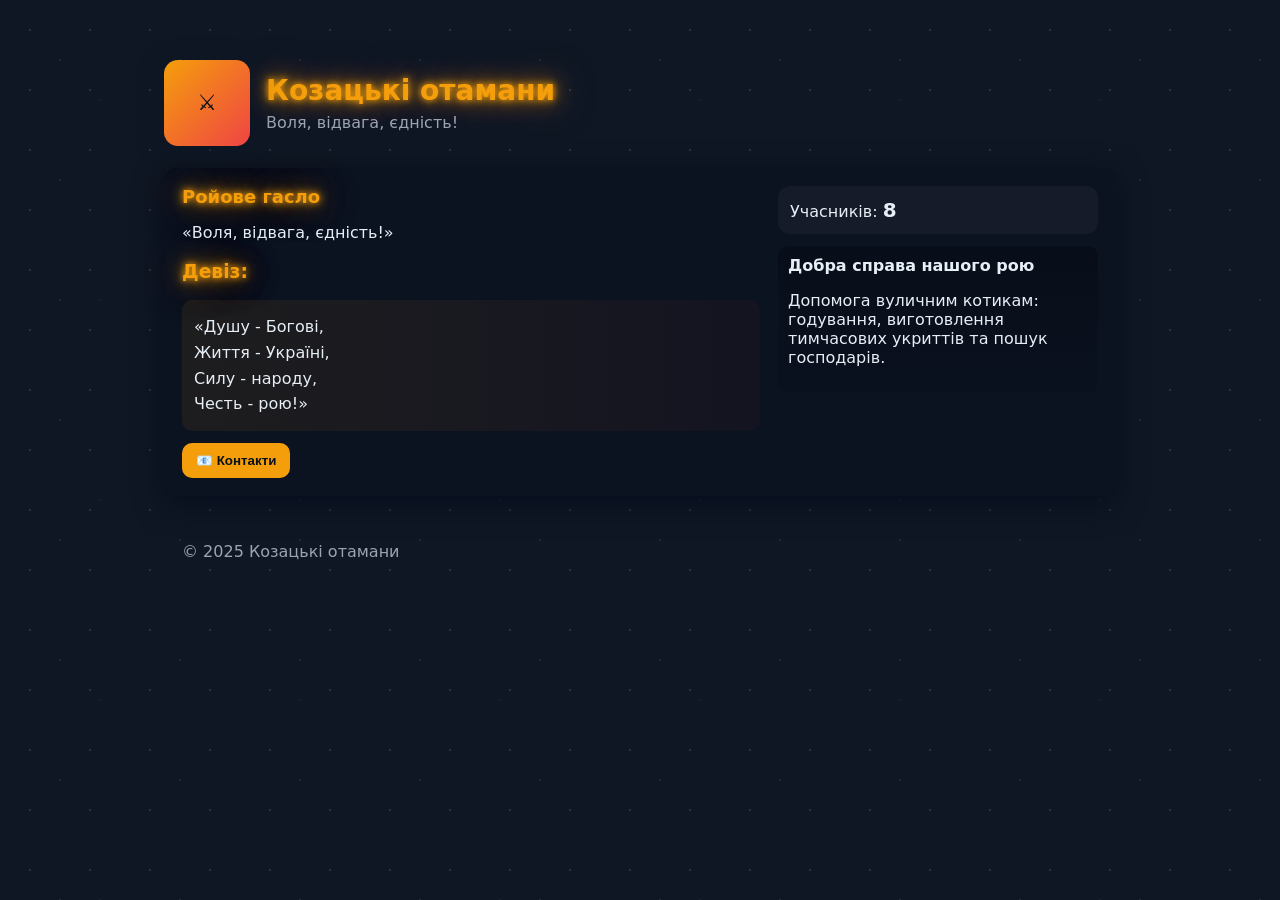
==== index.html @ 4e616f82 "Update-1" ====
<!DOCTYPE html>
<html lang="uk">
<head>
  <meta charset="UTF-8">
  <meta name="viewport" content="width=device-width, initial-scale=1.0">
  <title>Козацькі отамани</title>
  <link rel="stylesheet" href="style.css">
</head>
<body>
  <div class="bg"></div>
  <div class="wrap">
    <header>
      <div class="logo"><h1>⚔️</h1></div>
      <div class="title">
        <h2>Козацькі отамани</h2>
        <div class="subtitle">Воля, відвага, єдність!</div>
      </div>
    </header>

    <div class="hero">
      <div class="left">
        <div class="slogan">Ройове гасло</div>
        <p>«Воля, відвага, єдність!»</p>

        <h3>Девіз:</h3>
        <div class="motto">
          <p>«Душу - Богові,</p>
          <p>Життя - Україні,</p>
          <p>Силу - народу,</p>
          <p>Честь - рою!»</p>
        </div>

        <div class="actions">
          <button class="btn" onclick="showContact()">📧 Контакти</button>
          <div id="contact-info">Email: <strong>sanyzabor@gmail.com</strong></div>
        </div>
      </div>
      <div class="right">
        <div class="card stat">
          <span>Учасників:</span>
          <strong>8</strong>
        </div>
        <div class="good-deed">
          <strong>Добра справа нашого рою</strong>
          <p>Допомога вуличним котикам: годування, виготовлення тимчасових укриттів та пошук господарів.</p>
        </div>
      </div>
    </div>

    <footer>
      <span>© 2025 Козацькі отамани</span>
    </footer>
  </div>

  <script src="script.js"></script>
</body>
</html>
---- style.css ----
:root {
  --bg: #0f1724;
  --card: #0b1220;
  --accent: #f59e0b;
  --muted: #9aa4b2;
  --glass: rgba(255,255,255,0.04);
  --maxw: 1000px;
}

* { box-sizing: border-box; }

body {
  margin: 0;
  font-family: "Inter", system-ui, Arial, sans-serif;
  background: var(--bg);
  color: #e6eef6;
  overflow-x: hidden;
}

.wrap {
  max-width: var(--maxw);
  margin: 36px auto;
  padding: 24px;
  position: relative;
  z-index: 2;
}

/* Хедер */
header {
  display: flex;
  gap: 16px;
  align-items: center;
  animation: fadeInDown 1s ease;
}
.logo {
  width: 86px; height: 86px; border-radius: 14px;
  background: linear-gradient(135deg, var(--accent), #ef4444);
  display: flex; align-items: center; justify-content: center;
  box-shadow: 0 6px 24px rgba(14,21,39,0.6);
  transform: scale(1);
  transition: transform 0.3s;
}
.logo:hover { transform: scale(1.1); }
.logo h1 { margin: 0; font-size: 22px; line-height: 1; color: #071019; font-weight: 900; }
.title h2 { margin: 0; font-size: 28px; animation: fadeIn 1.5s; }
.subtitle { color: var(--muted); margin-top: 6px; }

/* Hero секція */
.hero {
  margin-top: 22px; background: var(--card); padding: 18px; border-radius: 14px;
  box-shadow: 0 8px 30px rgba(2,6,23,0.6);
  display: grid; grid-template-columns: 1fr 320px; gap: 18px;
  animation: fadeInUp 1.3s;
}
.slogan { font-weight: 700; font-size: 18px; }

.motto {
  background: linear-gradient(90deg, rgba(245,158,11,0.08), rgba(239,68,68,0.04));
  padding: 12px; border-radius: 10px; margin: 12px 0;
  animation: pulse 3s infinite;
}
.motto p { margin: 4px 0; line-height: 1.35; }
.actions { margin-top: 12px; }
.btn {
  padding: 10px 14px; border-radius: 10px; border: 0;
  background: var(--accent); color: #071019; font-weight: 600;
  cursor: pointer; transition: transform 0.2s;
}
.btn:hover { transform: scale(1.08); background: #ffb422; }

/* Контакти */
#contact-info {
  display: none;
  margin-top: 12px;
  padding: 10px;
  border-radius: 10px;
  background: rgba(255,255,255,0.05);
  animation: fadeIn 0.5s ease;
}

/* Права колонка */
.card { background: var(--glass); padding: 12px; border-radius: 12px; }
.stat strong { font-size: 20px; }
.good-deed {
  margin-top: 12px; padding: 10px; border-radius: 10px;
  background: linear-gradient(180deg, rgba(6,11,20,0.6), rgba(8,14,26,0.3));
}

/* Футер */
footer {
  margin-top: 28px; padding: 18px; border-radius: 10px;
  background: transparent; color: var(--muted);
  display: flex; justify-content: space-between; align-items: center;
  animation: fadeIn 2s;
}

/* Анімований фон з іскрами */
.bg {
  position: fixed;
  inset: 0;
  z-index: 0;
  pointer-events: none;
  opacity: 0.13;
  background-color: transparent;

  background-image:
    radial-gradient(rgba(255,255,255,0.95) 1px, transparent 1px),
    radial-gradient(rgba(255,255,255,0.6) 1px, transparent 1px),
    radial-gradient(rgba(255,255,255,0.35) 1px, transparent 1px);

  background-size: 60px 60px, 120px 120px, 200px 200px;
  background-position: 0 0, 0 0, 0 0;
  background-repeat: repeat;
  will-change: background-position;

  animation: moveStars 60s linear infinite;
}

@keyframes moveStars {
  from {
    background-position: 0 0, 0 0, 0 0;
  }
  to {
    background-position: -800px -400px, -400px -900px, -200px -1400px;
  }
}

/* Анімації */
@keyframes fadeInDown { from {opacity:0; transform:translateY(-20px);} to {opacity:1; transform:translateY(0);} }
@keyframes fadeInUp { from {opacity:0; transform:translateY(20px);} to {opacity:1; transform:translateY(0);} }
@keyframes fadeIn { from {opacity:0;} to {opacity:1;} }
@keyframes pulse {
  0%   { box-shadow:0 0 0 0 rgba(245,158,11,0.5); }
  70%  { box-shadow:0 0 0 15px rgba(245,158,11,0); }
  100% { box-shadow:0 0 0 0 rgba(245,158,11,0); }
}

/* Неонові заголовки */
.title h2,
h3,
.slogan {
  color: var(--accent);
  text-shadow: 0 0 6px rgba(245,158,11,0.9),
               0 0 12px rgba(245,158,11,0.7),
               0 0 24px rgba(245,158,11,0.6),
               0 0 40px rgba(245,158,11,0.5);
  animation: neonFlicker 2.5s infinite alternate;
}

@keyframes neonFlicker {
  0% { opacity: 1; text-shadow: 0 0 8px rgba(245,158,11,1), 0 0 20px rgba(245,158,11,0.9), 0 0 30px rgba(245,158,11,0.7); }
  5% { opacity: 0.8; text-shadow: 0 0 5px rgba(245,158,11,0.6), 0 0 15px rgba(245,158,11,0.4); }
  10% { opacity: 1; }
  25% { opacity: 0.9; }
  30% { opacity: 0.7; text-shadow: none; }
  35% { opacity: 1; }
  100% { opacity: 1; }
}

@media (max-width:860px){
  .hero { grid-template-columns:1fr; }
  .logo { width:64px; height:64px; }
  .title h2 { font-size:20px; }
}
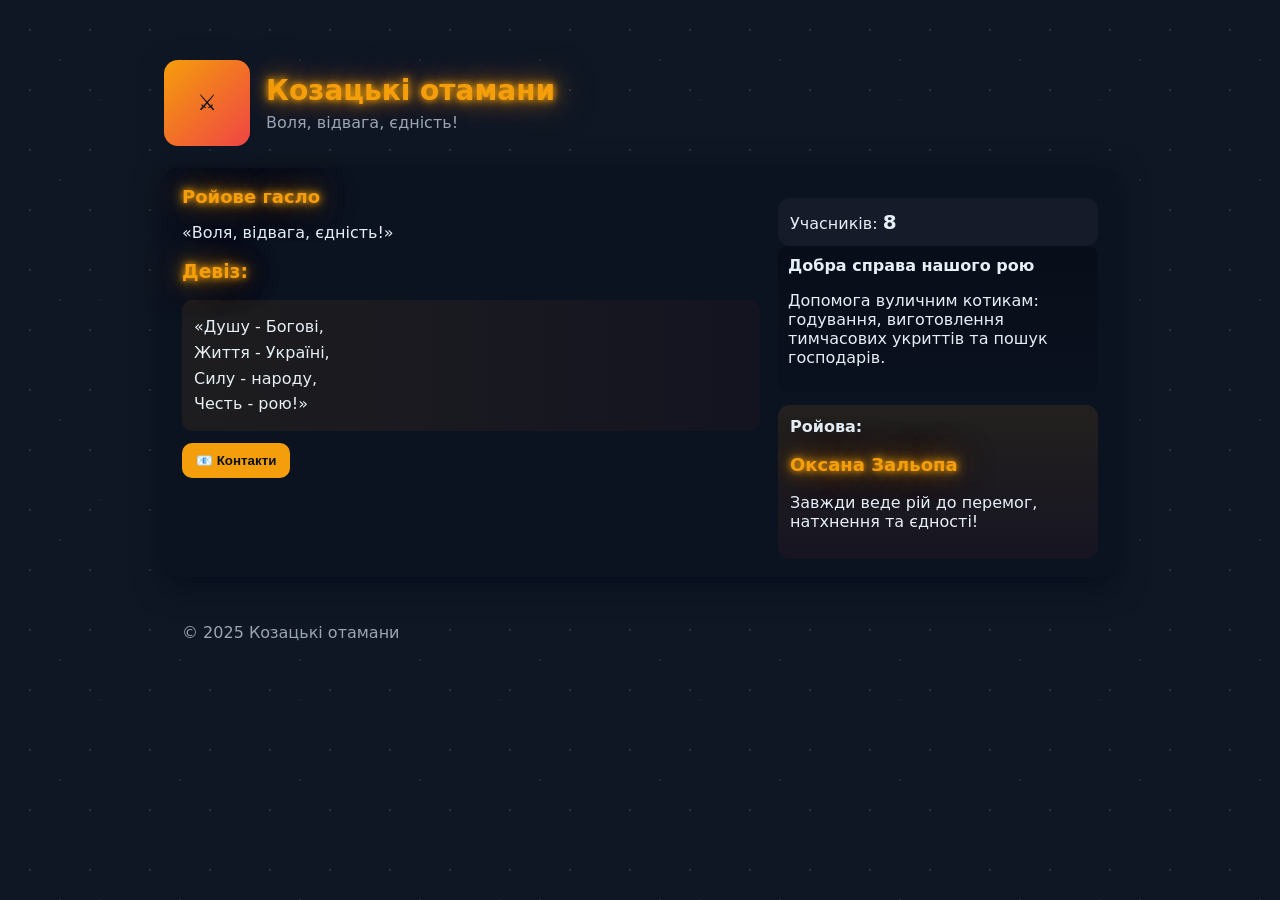
==== commit 6a5f78f6: "Update-add-Roiova" ====
--- a/index.html
+++ b/index.html
@@ -35,6 +35,7 @@
           <div id="contact-info">Email: <strong>sanyzabor@gmail.com</strong></div>
         </div>
       </div>
+
       <div class="right">
         <div class="card stat">
           <span>Учасників:</span>
@@ -43,6 +44,11 @@
         <div class="good-deed">
           <strong>Добра справа нашого рою</strong>
           <p>Допомога вуличним котикам: годування, виготовлення тимчасових укриттів та пошук господарів.</p>
+        </div>
+        <div class="card leader">
+          <strong>Ройова:</strong>
+          <p class="leader-name">Оксана Зальопа</p>
+          <p>Завжди веде рій до перемог, натхнення та єдності!</p>
         </div>
       </div>
     </div>
--- a/style.css
+++ b/style.css
@@ -1,164 +1,189 @@
 :root {
-  --bg: #0f1724;
-  --card: #0b1220;
-  --accent: #f59e0b;
-  --muted: #9aa4b2;
-  --glass: rgba(255,255,255,0.04);
-  --maxw: 1000px;
-}
+      --bg: #0f1724;
+      --card: #0b1220;
+      --accent: #f59e0b;
+      --muted: #9aa4b2;
+      --glass: rgba(255,255,255,0.04);
+      --maxw: 1000px;
+    }
 
-* { box-sizing: border-box; }
+    * { box-sizing: border-box; }
 
-body {
-  margin: 0;
-  font-family: "Inter", system-ui, Arial, sans-serif;
-  background: var(--bg);
-  color: #e6eef6;
-  overflow-x: hidden;
-}
+    body {
+      margin: 0;
+      font-family: "Inter", system-ui, Arial, sans-serif;
+      background: var(--bg);
+      color: #e6eef6;
+      overflow-x: hidden;
+    }
 
-.wrap {
-  max-width: var(--maxw);
-  margin: 36px auto;
-  padding: 24px;
-  position: relative;
-  z-index: 2;
-}
+    .wrap {
+      max-width: var(--maxw);
+      margin: 36px auto;
+      padding: 24px;
+      position: relative;
+      z-index: 2;
+    }
 
-/* Хедер */
-header {
-  display: flex;
-  gap: 16px;
-  align-items: center;
-  animation: fadeInDown 1s ease;
-}
-.logo {
-  width: 86px; height: 86px; border-radius: 14px;
-  background: linear-gradient(135deg, var(--accent), #ef4444);
-  display: flex; align-items: center; justify-content: center;
-  box-shadow: 0 6px 24px rgba(14,21,39,0.6);
-  transform: scale(1);
-  transition: transform 0.3s;
-}
-.logo:hover { transform: scale(1.1); }
-.logo h1 { margin: 0; font-size: 22px; line-height: 1; color: #071019; font-weight: 900; }
-.title h2 { margin: 0; font-size: 28px; animation: fadeIn 1.5s; }
-.subtitle { color: var(--muted); margin-top: 6px; }
+    /* Хедер */
+    header {
+      display: flex;
+      gap: 16px;
+      align-items: center;
+      animation: fadeInDown 1s ease;
+    }
+    .logo {
+      width: 86px; height: 86px; border-radius: 14px;
+      background: linear-gradient(135deg, var(--accent), #ef4444);
+      display: flex; align-items: center; justify-content: center;
+      box-shadow: 0 6px 24px rgba(14,21,39,0.6);
+      transform: scale(1);
+      transition: transform 0.3s;
+    }
+    .logo:hover { transform: scale(1.1); }
+    .logo h1 { margin: 0; font-size: 22px; line-height: 1; color: #071019; font-weight: 900; }
+    .title h2 { margin: 0; font-size: 28px; animation: fadeIn 1.5s; }
+    .subtitle { color: var(--muted); margin-top: 6px; }
 
-/* Hero секція */
-.hero {
-  margin-top: 22px; background: var(--card); padding: 18px; border-radius: 14px;
-  box-shadow: 0 8px 30px rgba(2,6,23,0.6);
-  display: grid; grid-template-columns: 1fr 320px; gap: 18px;
-  animation: fadeInUp 1.3s;
-}
-.slogan { font-weight: 700; font-size: 18px; }
+    /* Hero секція */
+    .hero {
+      margin-top: 22px; background: var(--card); padding: 18px; border-radius: 14px;
+      box-shadow: 0 8px 30px rgba(2,6,23,0.6);
+      display: grid; grid-template-columns: 1fr 320px; gap: 18px;
+      animation: fadeInUp 1.3s;
+    }
+    .slogan { font-weight: 700; font-size: 18px; }
 
-.motto {
-  background: linear-gradient(90deg, rgba(245,158,11,0.08), rgba(239,68,68,0.04));
-  padding: 12px; border-radius: 10px; margin: 12px 0;
-  animation: pulse 3s infinite;
-}
-.motto p { margin: 4px 0; line-height: 1.35; }
-.actions { margin-top: 12px; }
-.btn {
-  padding: 10px 14px; border-radius: 10px; border: 0;
-  background: var(--accent); color: #071019; font-weight: 600;
-  cursor: pointer; transition: transform 0.2s;
-}
-.btn:hover { transform: scale(1.08); background: #ffb422; }
+    .motto {
+      background: linear-gradient(90deg, rgba(245,158,11,0.08), rgba(239,68,68,0.04));
+      padding: 12px; border-radius: 10px; margin: 12px 0;
+      animation: pulse 3s infinite;
+    }
+    .motto p { margin: 4px 0; line-height: 1.35; }
 
-/* Контакти */
-#contact-info {
-  display: none;
-  margin-top: 12px;
-  padding: 10px;
-  border-radius: 10px;
-  background: rgba(255,255,255,0.05);
-  animation: fadeIn 0.5s ease;
-}
+    .actions { margin-top: 12px; }
+    .btn {
+      padding: 10px 14px; border-radius: 10px; border: 0;
+      background: var(--accent); color: #071019; font-weight: 600;
+      cursor: pointer; transition: transform 0.2s;
+    }
+    .btn:hover { transform: scale(1.08); background: #ffb422; }
 
-/* Права колонка */
-.card { background: var(--glass); padding: 12px; border-radius: 12px; }
-.stat strong { font-size: 20px; }
-.good-deed {
-  margin-top: 12px; padding: 10px; border-radius: 10px;
-  background: linear-gradient(180deg, rgba(6,11,20,0.6), rgba(8,14,26,0.3));
-}
+    /* Контакти */
+    #contact-info {
+      display: none;
+      margin-top: 12px;
+      padding: 10px;
+      border-radius: 10px;
+      background: rgba(255,255,255,0.05);
+      animation: fadeIn 0.5s ease;
+    }
 
-/* Футер */
-footer {
-  margin-top: 28px; padding: 18px; border-radius: 10px;
-  background: transparent; color: var(--muted);
-  display: flex; justify-content: space-between; align-items: center;
-  animation: fadeIn 2s;
-}
+    /* Права колонка */
+    .card { background: var(--glass); padding: 12px; border-radius: 12px; margin-top: 12px; }
+    .stat strong { font-size: 20px; }
+    .good-deed {
+      padding: 10px; border-radius: 10px;
+      background: linear-gradient(180deg, rgba(6,11,20,0.6), rgba(8,14,26,0.3));
+    }
 
-/* Анімований фон з іскрами */
-.bg {
-  position: fixed;
-  inset: 0;
-  z-index: 0;
-  pointer-events: none;
-  opacity: 0.13;
-  background-color: transparent;
+    /* Ройова */
+    .card.leader {
+      background: linear-gradient(180deg, rgba(245,158,11,0.1), rgba(239,68,68,0.05));
+      padding: 12px;
+      border-radius: 12px;
+      margin-top: 12px;
+      position: relative;
+      overflow: hidden;
+      animation: glowPulse 3s infinite alternate;
+    }
 
-  background-image:
-    radial-gradient(rgba(255,255,255,0.95) 1px, transparent 1px),
-    radial-gradient(rgba(255,255,255,0.6) 1px, transparent 1px),
-    radial-gradient(rgba(255,255,255,0.35) 1px, transparent 1px);
+    .leader-name {
+      font-weight: 700;
+      font-size: 18px;
+      color: #f59e0b;
+      text-shadow: 
+        0 0 6px rgba(245,158,11,0.9),
+        0 0 12px rgba(245,158,11,0.7),
+        0 0 24px rgba(245,158,11,0.6),
+        0 0 40px rgba(245,158,11,0.5);
+      animation: neonFlicker 2s infinite alternate;
+    }
 
-  background-size: 60px 60px, 120px 120px, 200px 200px;
-  background-position: 0 0, 0 0, 0 0;
-  background-repeat: repeat;
-  will-change: background-position;
+    /* Футер */
+    footer {
+      margin-top: 28px; padding: 18px; border-radius: 10px;
+      background: transparent; color: var(--muted);
+      display: flex; justify-content: space-between; align-items: center;
+      animation: fadeIn 2s;
+    }
 
-  animation: moveStars 60s linear infinite;
-}
+    /* Анімований фон з іскрами */
+    .bg {
+      position: fixed;
+      inset: 0;
+      z-index: 0;
+      pointer-events: none;
+      opacity: 0.13;
+      background-color: transparent;
 
-@keyframes moveStars {
-  from {
-    background-position: 0 0, 0 0, 0 0;
-  }
-  to {
-    background-position: -800px -400px, -400px -900px, -200px -1400px;
-  }
-}
+      background-image:
+        radial-gradient(rgba(255,255,255,0.95) 1px, transparent 1px),
+        radial-gradient(rgba(255,255,255,0.6) 1px, transparent 1px),
+        radial-gradient(rgba(255,255,255,0.35) 1px, transparent 1px);
 
-/* Анімації */
-@keyframes fadeInDown { from {opacity:0; transform:translateY(-20px);} to {opacity:1; transform:translateY(0);} }
-@keyframes fadeInUp { from {opacity:0; transform:translateY(20px);} to {opacity:1; transform:translateY(0);} }
-@keyframes fadeIn { from {opacity:0;} to {opacity:1;} }
-@keyframes pulse {
-  0%   { box-shadow:0 0 0 0 rgba(245,158,11,0.5); }
-  70%  { box-shadow:0 0 0 15px rgba(245,158,11,0); }
-  100% { box-shadow:0 0 0 0 rgba(245,158,11,0); }
-}
+      background-size: 60px 60px, 120px 120px, 200px 200px;
+      background-position: 0 0, 0 0, 0 0;
+      background-repeat: repeat;
+      will-change: background-position;
 
-/* Неонові заголовки */
-.title h2,
-h3,
-.slogan {
-  color: var(--accent);
-  text-shadow: 0 0 6px rgba(245,158,11,0.9),
-               0 0 12px rgba(245,158,11,0.7),
-               0 0 24px rgba(245,158,11,0.6),
-               0 0 40px rgba(245,158,11,0.5);
-  animation: neonFlicker 2.5s infinite alternate;
-}
+      animation: moveStars 60s linear infinite;
+    }
 
-@keyframes neonFlicker {
-  0% { opacity: 1; text-shadow: 0 0 8px rgba(245,158,11,1), 0 0 20px rgba(245,158,11,0.9), 0 0 30px rgba(245,158,11,0.7); }
-  5% { opacity: 0.8; text-shadow: 0 0 5px rgba(245,158,11,0.6), 0 0 15px rgba(245,158,11,0.4); }
-  10% { opacity: 1; }
-  25% { opacity: 0.9; }
-  30% { opacity: 0.7; text-shadow: none; }
-  35% { opacity: 1; }
-  100% { opacity: 1; }
-}
+    /* Анімації */
+    @keyframes moveStars {
+      from { background-position: 0 0, 0 0, 0 0; }
+      to { background-position: -800px -400px, -400px -900px, -200px -1400px; }
+    }
+    @keyframes fadeInDown { from {opacity:0; transform:translateY(-20px);} to {opacity:1; transform:translateY(0);} }
+    @keyframes fadeInUp { from {opacity:0; transform:translateY(20px);} to {opacity:1; transform:translateY(0);} }
+    @keyframes fadeIn { from {opacity:0;} to {opacity:1;} }
+    @keyframes pulse {
+      0% { box-shadow:0 0 0 0 rgba(245,158,11,0.5); }
+      70% { box-shadow:0 0 0 15px rgba(245,158,11,0); }
+      100% { box-shadow:0 0 0 0 rgba(245,158,11,0); }
+    }
 
-@media (max-width:860px){
-  .hero { grid-template-columns:1fr; }
-  .logo { width:64px; height:64px; }
-  .title h2 { font-size:20px; }
-}
+    /* Неонові заголовки */
+    .title h2,
+    h3,
+    .slogan {
+      color: var(--accent);
+      text-shadow: 0 0 6px rgba(245,158,11,0.9),
+                   0 0 12px rgba(245,158,11,0.7),
+                   0 0 24px rgba(245,158,11,0.6),
+                   0 0 40px rgba(245,158,11,0.5);
+      animation: neonFlicker 2.5s infinite alternate;
+    }
+
+    @keyframes neonFlicker {
+      0% { opacity: 1; text-shadow: 0 0 8px rgba(245,158,11,1), 0 0 20px rgba(245,158,11,0.9), 0 0 30px rgba(245,158,11,0.7); }
+      5% { opacity: 0.8; text-shadow: 0 0 5px rgba(245,158,11,0.6), 0 0 15px rgba(245,158,11,0.4); }
+      10% { opacity: 1; }
+      25% { opacity: 0.9; }
+      30% { opacity: 0.7; text-shadow: none; }
+      35% { opacity: 1; }
+      100% { opacity: 1; }
+    }
+
+    @keyframes glowPulse {
+      0% { box-shadow: 0 0 8px rgba(245,158,11,0.3), 0 0 16px rgba(245,158,11,0.2); }
+      50% { box-shadow: 0 0 16px rgba(245,158,11,0.5), 0 0 32px rgba(245,158,11,0.3); }
+      100% { box-shadow: 0 0 8px rgba(245,158,11,0.3), 0 0 16px rgba(245,158,11,0.2); }
+    }
+
+    @media (max-width:860px){
+      .hero { grid-template-columns:1fr; }
+      .logo { width:64px; height:64px; }
+      .title h2 { font-size:20px; }
+    }
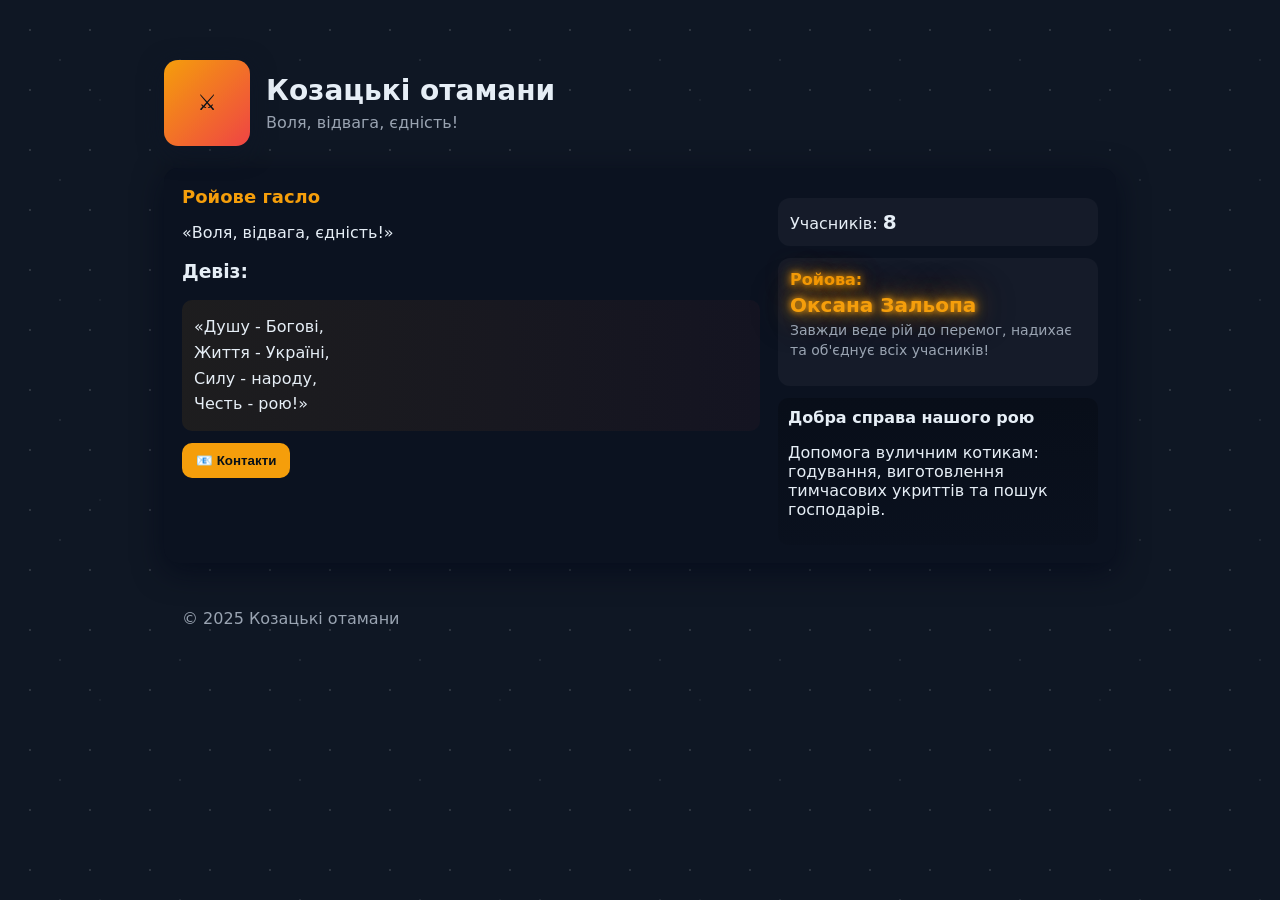
==== commit 7499428d: "Update-Roiova" ====
--- a/index.html
+++ b/index.html
@@ -35,20 +35,21 @@
           <div id="contact-info">Email: <strong>sanyzabor@gmail.com</strong></div>
         </div>
       </div>
-
       <div class="right">
         <div class="card stat">
           <span>Учасників:</span>
           <strong>8</strong>
         </div>
+
+        <div class="card leader">
+          <strong>Ройова:</strong>
+          <p class="leader-name">Оксана Зальопа</p>
+          <p class="leader-desc">Завжди веде рій до перемог, надихає та об'єднує всіх учасників!</p>
+        </div>
+
         <div class="good-deed">
           <strong>Добра справа нашого рою</strong>
           <p>Допомога вуличним котикам: годування, виготовлення тимчасових укриттів та пошук господарів.</p>
-        </div>
-        <div class="card leader">
-          <strong>Ройова:</strong>
-          <p class="leader-name">Оксана Зальопа</p>
-          <p>Завжди веде рій до перемог, натхнення та єдності!</p>
         </div>
       </div>
     </div>
--- a/style.css
+++ b/style.css
@@ -1,189 +1,160 @@
 :root {
-      --bg: #0f1724;
-      --card: #0b1220;
-      --accent: #f59e0b;
-      --muted: #9aa4b2;
-      --glass: rgba(255,255,255,0.04);
-      --maxw: 1000px;
-    }
+  --bg: #0f1724;
+  --card: #0b1220;
+  --accent: #f59e0b;
+  --muted: #9aa4b2;
+  --glass: rgba(255,255,255,0.04);
+  --maxw: 1000px;
+}
 
-    * { box-sizing: border-box; }
+* { box-sizing: border-box; }
 
-    body {
-      margin: 0;
-      font-family: "Inter", system-ui, Arial, sans-serif;
-      background: var(--bg);
-      color: #e6eef6;
-      overflow-x: hidden;
-    }
+body {
+  margin: 0;
+  font-family: "Inter", system-ui, Arial, sans-serif;
+  background: var(--bg);
+  color: #e6eef6;
+  overflow-x: hidden;
+}
 
-    .wrap {
-      max-width: var(--maxw);
-      margin: 36px auto;
-      padding: 24px;
-      position: relative;
-      z-index: 2;
-    }
+.wrap {
+  max-width: var(--maxw);
+  margin: 36px auto;
+  padding: 24px;
+  position: relative;
+  z-index: 2;
+}
 
-    /* Хедер */
-    header {
-      display: flex;
-      gap: 16px;
-      align-items: center;
-      animation: fadeInDown 1s ease;
-    }
-    .logo {
-      width: 86px; height: 86px; border-radius: 14px;
-      background: linear-gradient(135deg, var(--accent), #ef4444);
-      display: flex; align-items: center; justify-content: center;
-      box-shadow: 0 6px 24px rgba(14,21,39,0.6);
-      transform: scale(1);
-      transition: transform 0.3s;
-    }
-    .logo:hover { transform: scale(1.1); }
-    .logo h1 { margin: 0; font-size: 22px; line-height: 1; color: #071019; font-weight: 900; }
-    .title h2 { margin: 0; font-size: 28px; animation: fadeIn 1.5s; }
-    .subtitle { color: var(--muted); margin-top: 6px; }
+/* Хедер */
+header {
+  display: flex;
+  gap: 16px;
+  align-items: center;
+  animation: fadeInDown 1s ease;
+}
+.logo {
+  width: 86px; height: 86px; border-radius: 14px;
+  background: linear-gradient(135deg, var(--accent), #ef4444);
+  display: flex; align-items: center; justify-content: center;
+  box-shadow: 0 6px 24px rgba(14,21,39,0.6);
+  transform: scale(1);
+  transition: transform 0.3s;
+}
+.logo:hover { transform: scale(1.1); }
+.logo h1 { margin: 0; font-size: 22px; line-height: 1; color: #071019; font-weight: 900; }
+.title h2 { margin: 0; font-size: 28px; animation: fadeIn 1.5s; }
+.subtitle { color: var(--muted); margin-top: 6px; }
 
-    /* Hero секція */
-    .hero {
-      margin-top: 22px; background: var(--card); padding: 18px; border-radius: 14px;
-      box-shadow: 0 8px 30px rgba(2,6,23,0.6);
-      display: grid; grid-template-columns: 1fr 320px; gap: 18px;
-      animation: fadeInUp 1.3s;
-    }
-    .slogan { font-weight: 700; font-size: 18px; }
+/* Hero секція */
+.hero {
+  margin-top: 22px; background: var(--card); padding: 18px; border-radius: 14px;
+  box-shadow: 0 8px 30px rgba(2,6,23,0.6);
+  display: grid; grid-template-columns: 1fr 320px; gap: 18px;
+  animation: fadeInUp 1.3s;
+}
+.slogan { font-weight: 700; font-size: 18px; color: var(--accent); }
 
-    .motto {
-      background: linear-gradient(90deg, rgba(245,158,11,0.08), rgba(239,68,68,0.04));
-      padding: 12px; border-radius: 10px; margin: 12px 0;
-      animation: pulse 3s infinite;
-    }
-    .motto p { margin: 4px 0; line-height: 1.35; }
+/* Девіз */
+.motto {
+  background: linear-gradient(90deg, rgba(245,158,11,0.08), rgba(239,68,68,0.04));
+  padding: 12px; border-radius: 10px; margin: 12px 0;
+  animation: pulse 3s infinite;
+}
+.motto p { margin: 4px 0; line-height: 1.35; }
 
-    .actions { margin-top: 12px; }
-    .btn {
-      padding: 10px 14px; border-radius: 10px; border: 0;
-      background: var(--accent); color: #071019; font-weight: 600;
-      cursor: pointer; transition: transform 0.2s;
-    }
-    .btn:hover { transform: scale(1.08); background: #ffb422; }
+/* Кнопки */
+.actions { margin-top: 12px; }
+.btn {
+  padding: 10px 14px; border-radius: 10px; border: 0;
+  background: var(--accent); color: #071019; font-weight: 600;
+  cursor: pointer; transition: transform 0.2s;
+}
+.btn:hover { transform: scale(1.08); background: #ffb422; }
 
-    /* Контакти */
-    #contact-info {
-      display: none;
-      margin-top: 12px;
-      padding: 10px;
-      border-radius: 10px;
-      background: rgba(255,255,255,0.05);
-      animation: fadeIn 0.5s ease;
-    }
+/* Контакти */
+#contact-info {
+  display: none;
+  margin-top: 12px;
+  padding: 10px;
+  border-radius: 10px;
+  background: rgba(255,255,255,0.05);
+  animation: fadeIn 0.5s ease;
+}
 
-    /* Права колонка */
-    .card { background: var(--glass); padding: 12px; border-radius: 12px; margin-top: 12px; }
-    .stat strong { font-size: 20px; }
-    .good-deed {
-      padding: 10px; border-radius: 10px;
-      background: linear-gradient(180deg, rgba(6,11,20,0.6), rgba(8,14,26,0.3));
-    }
+/* Права колонка */
+.card { background: var(--glass); padding: 12px; border-radius: 12px; margin-top: 12px; }
+.stat strong { font-size: 20px; }
+.good-deed {
+  margin-top: 12px; padding: 10px; border-radius: 10px;
+  background: linear-gradient(180deg, rgba(6,11,20,0.6), rgba(8,14,26,0.3));
+}
 
-    /* Ройова */
-    .card.leader {
-      background: linear-gradient(180deg, rgba(245,158,11,0.1), rgba(239,68,68,0.05));
-      padding: 12px;
-      border-radius: 12px;
-      margin-top: 12px;
-      position: relative;
-      overflow: hidden;
-      animation: glowPulse 3s infinite alternate;
-    }
+/* Ройова */
+.card.leader {
+  animation: glowPulse 3s infinite alternate, appearUp 1s forwards;
+}
+.card.leader strong {
+  display: block;
+  font-size: 16px;
+  color: var(--accent);
+  text-shadow: 0 0 6px rgba(245,158,11,0.9),
+               0 0 12px rgba(245,158,11,0.7),
+               0 0 24px rgba(245,158,11,0.6);
+}
+.leader-name {
+  font-weight: 700;
+  font-size: 20px;
+  color: #f59e0b;
+  text-shadow: 0 0 6px rgba(245,158,11,0.9),
+               0 0 12px rgba(245,158,11,0.7),
+               0 0 24px rgba(245,158,11,0.6),
+               0 0 40px rgba(245,158,11,0.5);
+  animation: neonFlicker 2s infinite alternate;
+  margin: 4px 0;
+}
+.leader-desc {
+  font-size: 14px;
+  color: var(--muted);
+  margin-top: 4px;
+  line-height: 1.4;
+  animation: appearUp 1.5s ease forwards;
+}
 
-    .leader-name {
-      font-weight: 700;
-      font-size: 18px;
-      color: #f59e0b;
-      text-shadow: 
-        0 0 6px rgba(245,158,11,0.9),
-        0 0 12px rgba(245,158,11,0.7),
-        0 0 24px rgba(245,158,11,0.6),
-        0 0 40px rgba(245,158,11,0.5);
-      animation: neonFlicker 2s infinite alternate;
-    }
+/* Футер */
+footer {
+  margin-top: 28px; padding: 18px; border-radius: 10px;
+  background: transparent; color: var(--muted);
+  display: flex; justify-content: space-between; align-items: center;
+  animation: fadeIn 2s;
+}
 
-    /* Футер */
-    footer {
-      margin-top: 28px; padding: 18px; border-radius: 10px;
-      background: transparent; color: var(--muted);
-      display: flex; justify-content: space-between; align-items: center;
-      animation: fadeIn 2s;
-    }
+/* Анімований фон з іскрами */
+.bg {
+  position: fixed; inset: 0; z-index: 0; pointer-events: none; opacity: 0.13;
+  background-color: transparent;
+  background-image:
+    radial-gradient(rgba(255,255,255,0.95) 1px, transparent 1px),
+    radial-gradient(rgba(255,255,255,0.6) 1px, transparent 1px),
+    radial-gradient(rgba(255,255,255,0.35) 1px, transparent 1px);
+  background-size: 60px 60px, 120px 120px, 200px 200px;
+  background-position: 0 0, 0 0, 0 0;
+  background-repeat: repeat;
+  will-change: background-position;
+  animation: moveStars 60s linear infinite;
+}
 
-    /* Анімований фон з іскрами */
-    .bg {
-      position: fixed;
-      inset: 0;
-      z-index: 0;
-      pointer-events: none;
-      opacity: 0.13;
-      background-color: transparent;
+/* Анімації */
+@keyframes moveStars { from {background-position: 0 0,0 0,0 0;} to {background-position: -800px -400px, -400px -900px, -200px -1400px;} }
+@keyframes fadeInDown { from {opacity:0; transform:translateY(-20px);} to {opacity:1; transform:translateY(0);} }
+@keyframes fadeInUp { from {opacity:0; transform:translateY(20px);} to {opacity:1; transform:translateY(0);} }
+@keyframes fadeIn { from {opacity:0;} to {opacity:1;} }
+@keyframes pulse { 0%{box-shadow:0 0 0 0 rgba(245,158,11,0.5);} 70%{box-shadow:0 0 0 15px rgba(245,158,11,0);} 100%{box-shadow:0 0 0 0 rgba(245,158,11,0);} }
+@keyframes neonFlicker { 0%{opacity:1;} 5%{opacity:0.8;} 10%{opacity:1;} 25%{opacity:0.9;} 30%{opacity:0.7;} 35%{opacity:1;} 100%{opacity:1;} }
+@keyframes glowPulse { 0% { box-shadow: 0 0 8px rgba(245,158,11,0.5);} 50% { box-shadow:0 0 20px rgba(245,158,11,0.7);} 100% { box-shadow:0 0 8px rgba(245,158,11,0.5);} }
+@keyframes appearUp { from {opacity:0; transform:translateY(20px);} to {opacity:1; transform:translateY(0);} }
 
-      background-image:
-        radial-gradient(rgba(255,255,255,0.95) 1px, transparent 1px),
-        radial-gradient(rgba(255,255,255,0.6) 1px, transparent 1px),
-        radial-gradient(rgba(255,255,255,0.35) 1px, transparent 1px);
-
-      background-size: 60px 60px, 120px 120px, 200px 200px;
-      background-position: 0 0, 0 0, 0 0;
-      background-repeat: repeat;
-      will-change: background-position;
-
-      animation: moveStars 60s linear infinite;
-    }
-
-    /* Анімації */
-    @keyframes moveStars {
-      from { background-position: 0 0, 0 0, 0 0; }
-      to { background-position: -800px -400px, -400px -900px, -200px -1400px; }
-    }
-    @keyframes fadeInDown { from {opacity:0; transform:translateY(-20px);} to {opacity:1; transform:translateY(0);} }
-    @keyframes fadeInUp { from {opacity:0; transform:translateY(20px);} to {opacity:1; transform:translateY(0);} }
-    @keyframes fadeIn { from {opacity:0;} to {opacity:1;} }
-    @keyframes pulse {
-      0% { box-shadow:0 0 0 0 rgba(245,158,11,0.5); }
-      70% { box-shadow:0 0 0 15px rgba(245,158,11,0); }
-      100% { box-shadow:0 0 0 0 rgba(245,158,11,0); }
-    }
-
-    /* Неонові заголовки */
-    .title h2,
-    h3,
-    .slogan {
-      color: var(--accent);
-      text-shadow: 0 0 6px rgba(245,158,11,0.9),
-                   0 0 12px rgba(245,158,11,0.7),
-                   0 0 24px rgba(245,158,11,0.6),
-                   0 0 40px rgba(245,158,11,0.5);
-      animation: neonFlicker 2.5s infinite alternate;
-    }
-
-    @keyframes neonFlicker {
-      0% { opacity: 1; text-shadow: 0 0 8px rgba(245,158,11,1), 0 0 20px rgba(245,158,11,0.9), 0 0 30px rgba(245,158,11,0.7); }
-      5% { opacity: 0.8; text-shadow: 0 0 5px rgba(245,158,11,0.6), 0 0 15px rgba(245,158,11,0.4); }
-      10% { opacity: 1; }
-      25% { opacity: 0.9; }
-      30% { opacity: 0.7; text-shadow: none; }
-      35% { opacity: 1; }
-      100% { opacity: 1; }
-    }
-
-    @keyframes glowPulse {
-      0% { box-shadow: 0 0 8px rgba(245,158,11,0.3), 0 0 16px rgba(245,158,11,0.2); }
-      50% { box-shadow: 0 0 16px rgba(245,158,11,0.5), 0 0 32px rgba(245,158,11,0.3); }
-      100% { box-shadow: 0 0 8px rgba(245,158,11,0.3), 0 0 16px rgba(245,158,11,0.2); }
-    }
-
-    @media (max-width:860px){
-      .hero { grid-template-columns:1fr; }
-      .logo { width:64px; height:64px; }
-      .title h2 { font-size:20px; }
-    }+@media (max-width:860px){
+  .hero { grid-template-columns:1fr; }
+  .logo { width:64px; height:64px; }
+  .title h2 { font-size:20px; }
+}
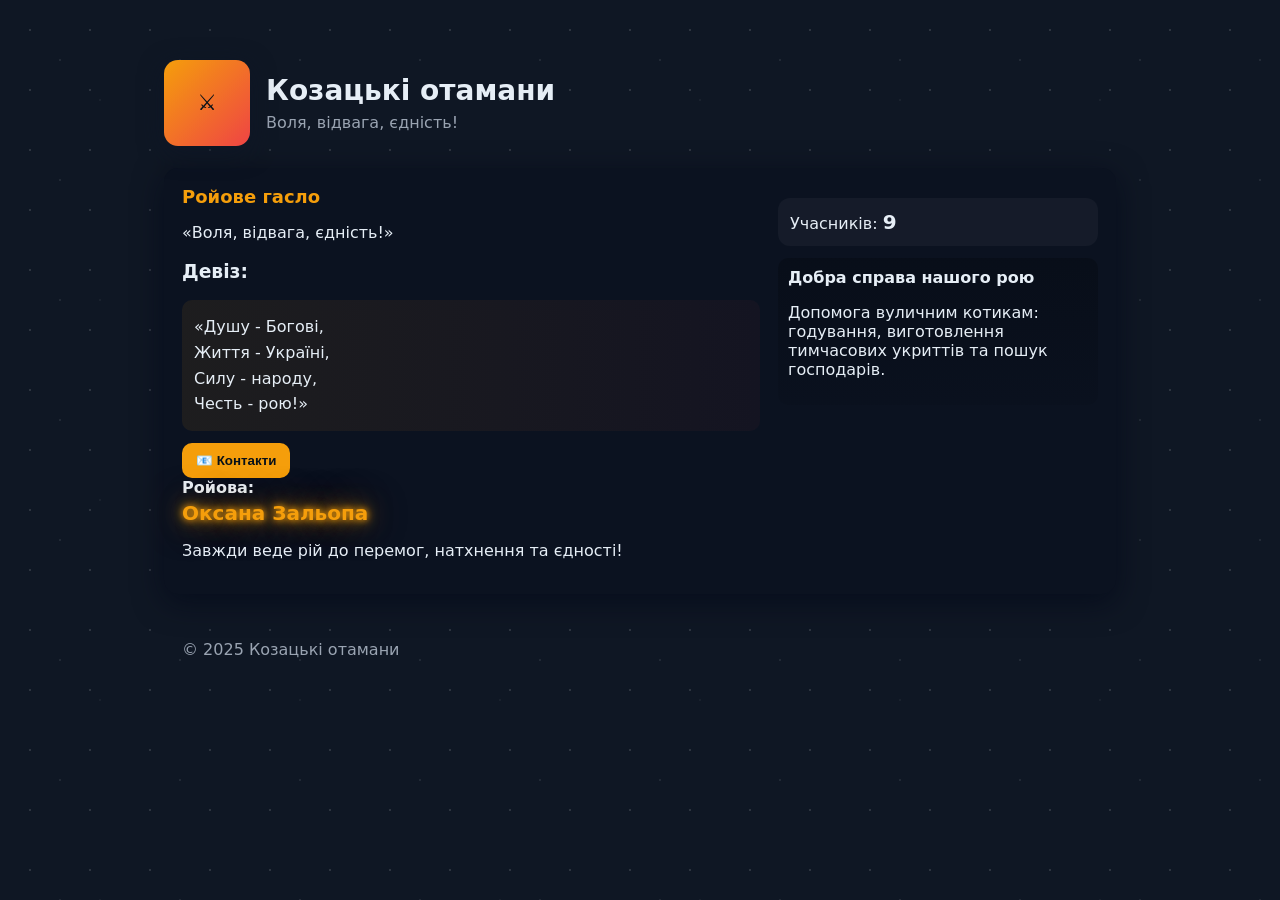
==== commit d7d5fd98: "Update-add 1 girl" ====
--- a/index.html
+++ b/index.html
@@ -12,17 +12,17 @@
     <header>
       <div class="logo"><h1>⚔️</h1></div>
       <div class="title">
-        <h2>Козацькі отамани</h2>
+        <h2 class="neon-title">Козацькі отамани</h2>
         <div class="subtitle">Воля, відвага, єдність!</div>
       </div>
     </header>
 
     <div class="hero">
       <div class="left">
-        <div class="slogan">Ройове гасло</div>
+        <div class="slogan neon-title">Ройове гасло</div>
         <p>«Воля, відвага, єдність!»</p>
 
-        <h3>Девіз:</h3>
+        <h3 class="neon-title">Девіз:</h3>
         <div class="motto">
           <p>«Душу - Богові,</p>
           <p>Життя - Україні,</p>
@@ -34,19 +34,19 @@
           <button class="btn" onclick="showContact()">📧 Контакти</button>
           <div id="contact-info">Email: <strong>sanyzabor@gmail.com</strong></div>
         </div>
+
+        <div class="leader">
+          <strong>Ройова:</strong>
+          <p class="leader-name neon-title">Оксана Зальопа</p>
+          <p>Завжди веде рій до перемог, натхнення та єдності!</p>
+        </div>
       </div>
+
       <div class="right">
         <div class="card stat">
           <span>Учасників:</span>
-          <strong>8</strong>
+          <strong>9</strong>
         </div>
-
-        <div class="card leader">
-          <strong>Ройова:</strong>
-          <p class="leader-name">Оксана Зальопа</p>
-          <p class="leader-desc">Завжди веде рій до перемог, надихає та об'єднує всіх учасників!</p>
-        </div>
-
         <div class="good-deed">
           <strong>Добра справа нашого рою</strong>
           <p>Допомога вуличним котикам: годування, виготовлення тимчасових укриттів та пошук господарів.</p>
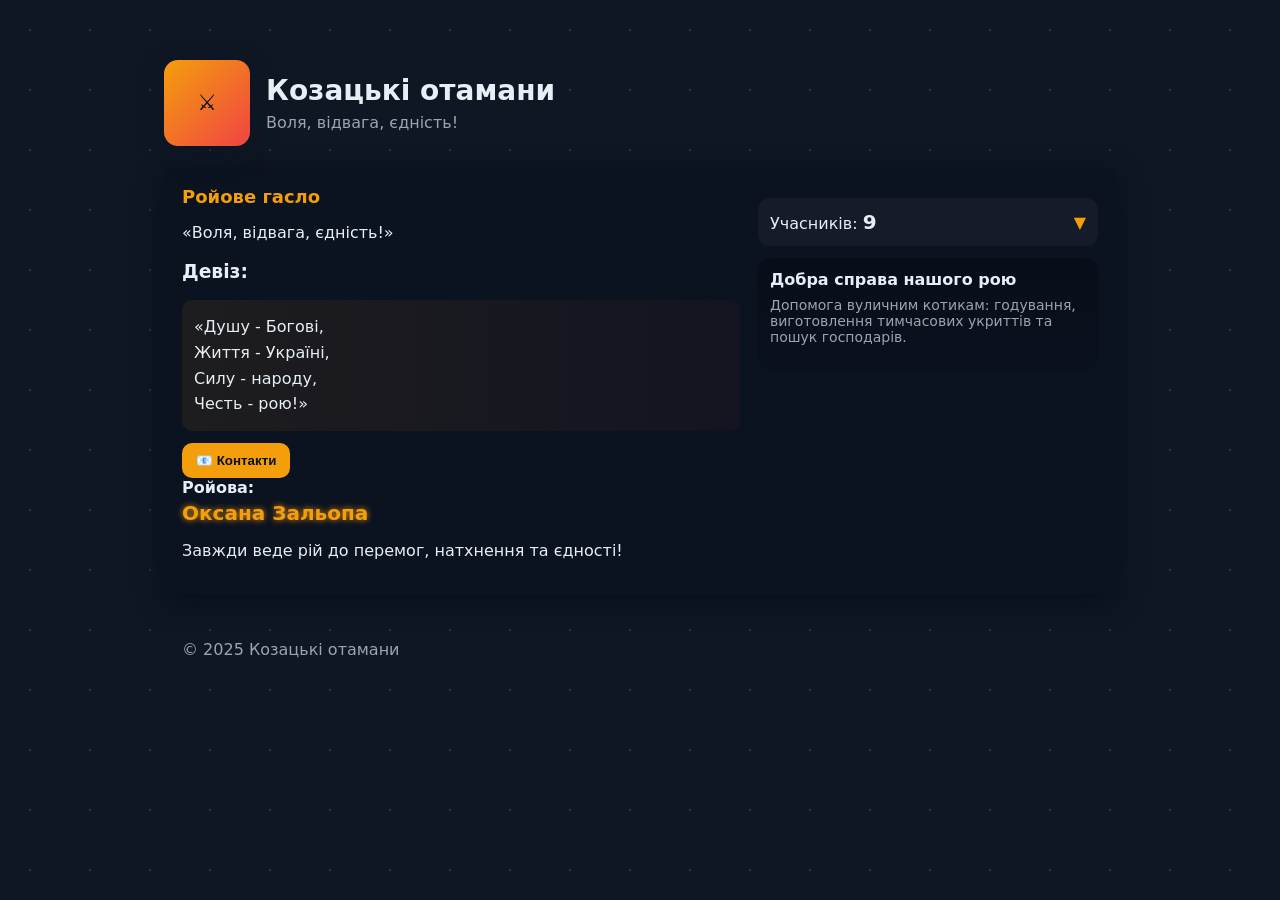
==== commit 8eca9e4a: "Update-Meta-participants" ====
--- a/index.html
+++ b/index.html
@@ -3,6 +3,10 @@
 <head>
   <meta charset="UTF-8">
   <meta name="viewport" content="width=device-width, initial-scale=1.0">
+  <meta name="description" content="Офіційна сторінка команди Джура: Козацькі отамани. Наш девіз, гасло та добрі справи.">
+  <meta name="keywords" content="Джура, Козацькі отамани, Команда Джура Козацькі отамани, козаки, виховання, патріотизм">
+  <meta name="author" content="Саша Забарний">
+  <meta name="robots" content="index, follow">
   <title>Козацькі отамани</title>
   <link rel="stylesheet" href="style.css">
 </head>
@@ -12,17 +16,17 @@
     <header>
       <div class="logo"><h1>⚔️</h1></div>
       <div class="title">
-        <h2 class="neon-title">Козацькі отамани</h2>
+        <h2>Козацькі отамани</h2>
         <div class="subtitle">Воля, відвага, єдність!</div>
       </div>
     </header>
 
     <div class="hero">
       <div class="left">
-        <div class="slogan neon-title">Ройове гасло</div>
+        <div class="slogan">Ройове гасло</div>
         <p>«Воля, відвага, єдність!»</p>
 
-        <h3 class="neon-title">Девіз:</h3>
+        <h3>Девіз:</h3>
         <div class="motto">
           <p>«Душу - Богові,</p>
           <p>Життя - Україні,</p>
@@ -37,19 +41,37 @@
 
         <div class="leader">
           <strong>Ройова:</strong>
-          <p class="leader-name neon-title">Оксана Зальопа</p>
+          <p class="leader-name">Оксана Зальопа</p>
           <p>Завжди веде рій до перемог, натхнення та єдності!</p>
         </div>
       </div>
 
       <div class="right">
-        <div class="card stat">
-          <span>Учасників:</span>
-          <strong>9</strong>
+        <div class="card stat" onclick="toggleMembers()">
+          <div class="stat-header">
+            <span>Учасників: <strong>9</strong></span>
+            <span class="arrow" id="arrow-icon">▼</span>
+          </div>
+          
+          <div id="members-list" class="members-content">
+            <ul class="members-ul">
+              <li><span class="role-orange">Керівник рою:</span> <span class="name-orange-dark">Марія Кравчук</span></li>
+              <li><span class="role-orange">Веб медія:</span> <span class="name-orange-dark">Саша Забарний</span></li>
+              <li><span class="role-orange">Генератор ідей:</span> <span class="name-orange-dark">Дмитро Байдала</span></li>
+              
+              <li style="margin-top: 12px;"><span class="role-green">Учасники:</span></li>
+              <li class="name-green-dark">Саша Беланошко</li>
+              <li class="name-green-dark">Трофім Майборода</li>
+              <li class="name-green-dark">Назар Черняй</li>
+              <li class="name-green-dark">Дмитро Полторацький</li>
+              <li class="name-green-dark">Ксенія Рощектаєва</li>
+            </ul>
+          </div>
         </div>
-        <div class="good-deed">
+
+        <div class="card" style="background: linear-gradient(180deg, rgba(6,11,20,0.6), rgba(8,14,26,0.3));">
           <strong>Добра справа нашого рою</strong>
-          <p>Допомога вуличним котикам: годування, виготовлення тимчасових укриттів та пошук господарів.</p>
+          <p style="font-size: 14px; color: var(--muted); margin-top: 8px;">Допомога вуличним котикам: годування, виготовлення тимчасових укриттів та пошук господарів.</p>
         </div>
       </div>
     </div>
--- a/style.css
+++ b/style.css
@@ -1,160 +1,138 @@
 :root {
-  --bg: #0f1724;
-  --card: #0b1220;
-  --accent: #f59e0b;
-  --muted: #9aa4b2;
-  --glass: rgba(255,255,255,0.04);
-  --maxw: 1000px;
-}
+      --bg: #0f1724;
+      --card: #0b1220;
+      --accent: #f59e0b;
+      --accent-dark: #b47504; /* Темніший помаранчевий */
+      --muted: #9aa4b2;
+      --glass: rgba(255,255,255,0.04);
+      --maxw: 1000px;
+      --neon-green: #39ff14;
+      --neon-green-dark: #28a410; /* Темніший зелений */
+    }
 
-* { box-sizing: border-box; }
+    * { box-sizing: border-box; }
 
-body {
-  margin: 0;
-  font-family: "Inter", system-ui, Arial, sans-serif;
-  background: var(--bg);
-  color: #e6eef6;
-  overflow-x: hidden;
-}
+    body {
+      margin: 0;
+      font-family: "Inter", system-ui, Arial, sans-serif;
+      background: var(--bg);
+      color: #e6eef6;
+      overflow-x: hidden;
+    }
 
-.wrap {
-  max-width: var(--maxw);
-  margin: 36px auto;
-  padding: 24px;
-  position: relative;
-  z-index: 2;
-}
+    .wrap {
+      max-width: var(--maxw);
+      margin: 36px auto;
+      padding: 24px;
+      position: relative;
+      z-index: 2;
+    }
 
-/* Хедер */
-header {
-  display: flex;
-  gap: 16px;
-  align-items: center;
-  animation: fadeInDown 1s ease;
-}
-.logo {
-  width: 86px; height: 86px; border-radius: 14px;
-  background: linear-gradient(135deg, var(--accent), #ef4444);
-  display: flex; align-items: center; justify-content: center;
-  box-shadow: 0 6px 24px rgba(14,21,39,0.6);
-  transform: scale(1);
-  transition: transform 0.3s;
-}
-.logo:hover { transform: scale(1.1); }
-.logo h1 { margin: 0; font-size: 22px; line-height: 1; color: #071019; font-weight: 900; }
-.title h2 { margin: 0; font-size: 28px; animation: fadeIn 1.5s; }
-.subtitle { color: var(--muted); margin-top: 6px; }
+    header {
+      display: flex;
+      gap: 16px;
+      align-items: center;
+      animation: fadeInDown 1s ease;
+    }
+    .logo {
+      width: 86px; height: 86px; border-radius: 14px;
+      background: linear-gradient(135deg, var(--accent), #ef4444);
+      display: flex; align-items: center; justify-content: center;
+      box-shadow: 0 6px 24px rgba(14,21,39,0.6);
+      transition: transform 0.3s;
+    }
+    .logo:hover { transform: scale(1.1); }
+    .logo h1 { margin: 0; font-size: 22px; line-height: 1; color: #071019; font-weight: 900; }
+    .title h2 { margin: 0; font-size: 28px; animation: fadeIn 1.5s; }
+    .subtitle { color: var(--muted); margin-top: 6px; }
 
-/* Hero секція */
-.hero {
-  margin-top: 22px; background: var(--card); padding: 18px; border-radius: 14px;
-  box-shadow: 0 8px 30px rgba(2,6,23,0.6);
-  display: grid; grid-template-columns: 1fr 320px; gap: 18px;
-  animation: fadeInUp 1.3s;
-}
-.slogan { font-weight: 700; font-size: 18px; color: var(--accent); }
+    .hero {
+      margin-top: 22px; background: var(--card); padding: 18px; border-radius: 14px;
+      box-shadow: 0 8px 30px rgba(2,6,23,0.6);
+      display: grid; grid-template-columns: 1fr 340px; gap: 18px;
+      animation: fadeInUp 1.3s;
+    }
 
-/* Девіз */
-.motto {
-  background: linear-gradient(90deg, rgba(245,158,11,0.08), rgba(239,68,68,0.04));
-  padding: 12px; border-radius: 10px; margin: 12px 0;
-  animation: pulse 3s infinite;
-}
-.motto p { margin: 4px 0; line-height: 1.35; }
+    .slogan { font-weight: 700; font-size: 18px; color: var(--accent); }
 
-/* Кнопки */
-.actions { margin-top: 12px; }
-.btn {
-  padding: 10px 14px; border-radius: 10px; border: 0;
-  background: var(--accent); color: #071019; font-weight: 600;
-  cursor: pointer; transition: transform 0.2s;
-}
-.btn:hover { transform: scale(1.08); background: #ffb422; }
+    .motto {
+      background: linear-gradient(90deg, rgba(245,158,11,0.08), rgba(239,68,68,0.04));
+      padding: 12px; border-radius: 10px; margin: 12px 0;
+      animation: pulse 3s infinite;
+    }
+    .motto p { margin: 4px 0; line-height: 1.35; }
 
-/* Контакти */
-#contact-info {
-  display: none;
-  margin-top: 12px;
-  padding: 10px;
-  border-radius: 10px;
-  background: rgba(255,255,255,0.05);
-  animation: fadeIn 0.5s ease;
-}
+    .btn {
+      padding: 10px 14px; border-radius: 10px; border: 0;
+      background: var(--accent); color: #071019; font-weight: 600;
+      cursor: pointer; transition: transform 0.2s;
+    }
+    .btn:hover { transform: scale(1.08); background: #ffb422; }
 
-/* Права колонка */
-.card { background: var(--glass); padding: 12px; border-radius: 12px; margin-top: 12px; }
-.stat strong { font-size: 20px; }
-.good-deed {
-  margin-top: 12px; padding: 10px; border-radius: 10px;
-  background: linear-gradient(180deg, rgba(6,11,20,0.6), rgba(8,14,26,0.3));
-}
+    #contact-info {
+      display: none; margin-top: 12px; padding: 10px; border-radius: 10px;
+      background: rgba(255,255,255,0.05); animation: fadeIn 0.5s ease;
+    }
 
-/* Ройова */
-.card.leader {
-  animation: glowPulse 3s infinite alternate, appearUp 1s forwards;
-}
-.card.leader strong {
-  display: block;
-  font-size: 16px;
-  color: var(--accent);
-  text-shadow: 0 0 6px rgba(245,158,11,0.9),
-               0 0 12px rgba(245,158,11,0.7),
-               0 0 24px rgba(245,158,11,0.6);
-}
-.leader-name {
-  font-weight: 700;
-  font-size: 20px;
-  color: #f59e0b;
-  text-shadow: 0 0 6px rgba(245,158,11,0.9),
-               0 0 12px rgba(245,158,11,0.7),
-               0 0 24px rgba(245,158,11,0.6),
-               0 0 40px rgba(245,158,11,0.5);
-  animation: neonFlicker 2s infinite alternate;
-  margin: 4px 0;
-}
-.leader-desc {
-  font-size: 14px;
-  color: var(--muted);
-  margin-top: 4px;
-  line-height: 1.4;
-  animation: appearUp 1.5s ease forwards;
-}
+    .card { background: var(--glass); padding: 12px; border-radius: 12px; margin-top: 12px; }
+    
+    .stat { cursor: pointer; transition: background 0.3s; }
+    .stat-header { display: flex; justify-content: space-between; align-items: center; }
+    .stat strong { font-size: 20px; }
+    
+    /* Ролі та імена (Помаранчеві) */
+    .role-orange {
+      color: var(--accent);
+      font-weight: 700;
+      text-shadow: 0 0 8px rgba(245,158,11,0.7);
+    }
+    .name-orange-dark {
+      color: var(--accent-dark);
+      font-weight: 600;
+    }
 
-/* Футер */
-footer {
-  margin-top: 28px; padding: 18px; border-radius: 10px;
-  background: transparent; color: var(--muted);
-  display: flex; justify-content: space-between; align-items: center;
-  animation: fadeIn 2s;
-}
+    /* Учасники (Зелені) */
+    .role-green {
+      color: var(--neon-green);
+      font-weight: 700;
+      text-shadow: 0 0 10px rgba(57, 255, 20, 0.6);
+    }
+    .name-green-dark {
+      color: var(--neon-green-dark);
+      font-weight: 600;
+    }
 
-/* Анімований фон з іскрами */
-.bg {
-  position: fixed; inset: 0; z-index: 0; pointer-events: none; opacity: 0.13;
-  background-color: transparent;
-  background-image:
-    radial-gradient(rgba(255,255,255,0.95) 1px, transparent 1px),
-    radial-gradient(rgba(255,255,255,0.6) 1px, transparent 1px),
-    radial-gradient(rgba(255,255,255,0.35) 1px, transparent 1px);
-  background-size: 60px 60px, 120px 120px, 200px 200px;
-  background-position: 0 0, 0 0, 0 0;
-  background-repeat: repeat;
-  will-change: background-position;
-  animation: moveStars 60s linear infinite;
-}
+    .members-content {
+      max-height: 0; overflow: hidden;
+      transition: max-height 0.5s ease-out, opacity 0.3s ease; opacity: 0;
+    }
+    .members-content.open { max-height: 600px; opacity: 1; margin-top: 15px; }
+    
+    .members-ul {
+      list-style: none; padding: 0; margin: 0; font-size: 14px;
+      line-height: 1.8; border-top: 1px solid var(--glass); padding-top: 10px;
+    }
+    
+    .arrow { transition: transform 0.3s ease; color: var(--accent); }
 
-/* Анімації */
-@keyframes moveStars { from {background-position: 0 0,0 0,0 0;} to {background-position: -800px -400px, -400px -900px, -200px -1400px;} }
-@keyframes fadeInDown { from {opacity:0; transform:translateY(-20px);} to {opacity:1; transform:translateY(0);} }
-@keyframes fadeInUp { from {opacity:0; transform:translateY(20px);} to {opacity:1; transform:translateY(0);} }
-@keyframes fadeIn { from {opacity:0;} to {opacity:1;} }
-@keyframes pulse { 0%{box-shadow:0 0 0 0 rgba(245,158,11,0.5);} 70%{box-shadow:0 0 0 15px rgba(245,158,11,0);} 100%{box-shadow:0 0 0 0 rgba(245,158,11,0);} }
-@keyframes neonFlicker { 0%{opacity:1;} 5%{opacity:0.8;} 10%{opacity:1;} 25%{opacity:0.9;} 30%{opacity:0.7;} 35%{opacity:1;} 100%{opacity:1;} }
-@keyframes glowPulse { 0% { box-shadow: 0 0 8px rgba(245,158,11,0.5);} 50% { box-shadow:0 0 20px rgba(245,158,11,0.7);} 100% { box-shadow:0 0 8px rgba(245,158,11,0.5);} }
-@keyframes appearUp { from {opacity:0; transform:translateY(20px);} to {opacity:1; transform:translateY(0);} }
+    .leader-name {
+      font-weight: 700; font-size: 20px; color: #f59e0b;
+      text-shadow: 0 0 6px rgba(245,158,11,0.9);
+      margin: 4px 0;
+    }
 
-@media (max-width:860px){
-  .hero { grid-template-columns:1fr; }
-  .logo { width:64px; height:64px; }
-  .title h2 { font-size:20px; }
-}
+    footer { margin-top: 28px; padding: 18px; color: var(--muted); animation: fadeIn 2s; }
+
+    .bg {
+      position: fixed; inset: 0; z-index: 0; pointer-events: none; opacity: 0.13;
+      background-image: radial-gradient(rgba(255,255,255,0.95) 1px, transparent 1px);
+      background-size: 60px 60px; animation: moveStars 60s linear infinite;
+    }
+
+    @keyframes moveStars { from {background-position: 0 0;} to {background-position: -800px -400px;} }
+    @keyframes fadeInDown { from {opacity:0; transform:translateY(-20px);} to {opacity:1; transform:translateY(0);} }
+    @keyframes fadeInUp { from {opacity:0; transform:translateY(20px);} to {opacity:1; transform:translateY(0);} }
+    @keyframes fadeIn { from {opacity:0;} to {opacity:1;} }
+    @keyframes pulse { 0%{box-shadow:0 0 0 0 rgba(245,158,11,0.2);} 70%{box-shadow:0 0 0 10px rgba(245,158,11,0);} 100%{box-shadow:0 0 0 0 rgba(245,158,11,0);} }
+
+    @media (max-width:860px){ .hero { grid-template-columns:1fr; } }
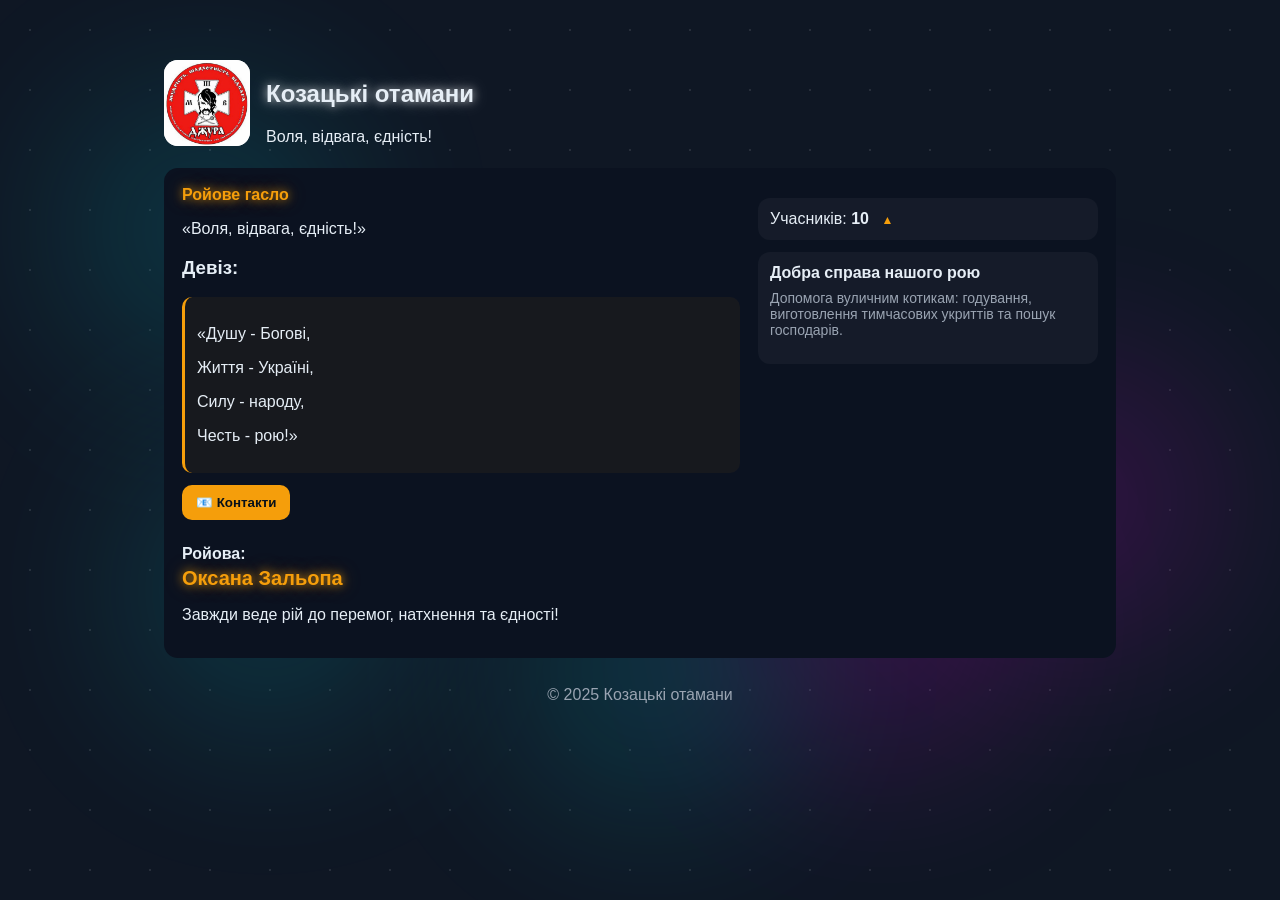
==== commit 8b5083d0: "Update-fixHtmlCssJsAddBall" ====
--- a/index.html
+++ b/index.html
@@ -3,27 +3,33 @@
 <head>
   <meta charset="UTF-8">
   <meta name="viewport" content="width=device-width, initial-scale=1.0">
-  <meta name="description" content="Офіційна сторінка команди Джура: Козацькі отамани. Наш девіз, гасло та добрі справи.">
-  <meta name="keywords" content="Джура, Козацькі отамани, Команда Джура Козацькі отамани, козаки, виховання, патріотизм">
-  <meta name="author" content="Саша Забарний">
-  <meta name="robots" content="index, follow">
   <title>Козацькі отамани</title>
   <link rel="stylesheet" href="style.css">
 </head>
 <body>
+  <div class="neon-wrapper">
+    <div class="neon-ball ball-blue"></div>
+    <div class="neon-ball ball-pink"></div>
+    <div class="neon-ball ball-blue"></div>
+    <div class="neon-ball ball-pink"></div>
+    <div class="neon-ball ball-blue"></div>
+  </div>
+
   <div class="bg"></div>
   <div class="wrap">
     <header>
-      <div class="logo"><h1>⚔️</h1></div>
+      <div class="logo">
+        <img src="img/Знімок екрана 2026-05-15 103823.png" alt="Лого" class="logo-img">
+      </div>
       <div class="title">
-        <h2>Козацькі отамани</h2>
+        <h2 class="neon-text">Козацькі отамани</h2>
         <div class="subtitle">Воля, відвага, єдність!</div>
       </div>
     </header>
 
     <div class="hero">
       <div class="left">
-        <div class="slogan">Ройове гасло</div>
+        <div class="slogan orange-text neon-text-orange">Ройове гасло</div>
         <p>«Воля, відвага, єдність!»</p>
 
         <h3>Девіз:</h3>
@@ -35,13 +41,13 @@
         </div>
 
         <div class="actions">
-          <button class="btn" onclick="showContact()">📧 Контакти</button>
-          <div id="contact-info">Email: <strong>sanyzabor@gmail.com</strong></div>
+          <button class="btn" onclick="toggleContact()">📧 Контакти</button>
+          <div id="contact-info" class="fade-contact">Email: <strong>sanyzabor@gmail.com</strong></div>
         </div>
 
         <div class="leader">
           <strong>Ройова:</strong>
-          <p class="leader-name">Оксана Зальопа</p>
+          <p class="leader-name neon-text-orange">Оксана Зальопа</p>
           <p>Завжди веде рій до перемог, натхнення та єдності!</p>
         </div>
       </div>
@@ -49,29 +55,29 @@
       <div class="right">
         <div class="card stat" onclick="toggleMembers()">
           <div class="stat-header">
-            <span>Учасників: <strong>9</strong></span>
-            <span class="arrow" id="arrow-icon">▼</span>
+            <span>Учасників: <strong>10</strong> <span class="arrow" id="arrow-icon">▲</span></span>
           </div>
           
           <div id="members-list" class="members-content">
             <ul class="members-ul">
-              <li><span class="role-orange">Керівник рою:</span> <span class="name-orange-dark">Марія Кравчук</span></li>
-              <li><span class="role-orange">Веб медія:</span> <span class="name-orange-dark">Саша Забарний</span></li>
-              <li><span class="role-orange">Генератор ідей:</span> <span class="name-orange-dark">Дмитро Байдала</span></li>
+              <li><span class="role-orange neon-text-orange">Керівник рою:</span> <span class="name-orange-dark">Марія Кравчук</span></li>
+              <li><span class="role-orange neon-text-orange">Веб медія:</span> <span class="name-orange-dark">Саша Забарний</span></li>
+              <li><span class="role-orange neon-text-orange">Генератор ідей:</span> <span class="name-orange-dark">Дмитро Байдала</span></li>
               
-              <li style="margin-top: 12px;"><span class="role-green">Учасники:</span></li>
+              <li style="margin-top: 12px;"><span class="role-green neon-text-green">Учасники:</span></li>
               <li class="name-green-dark">Саша Беланошко</li>
               <li class="name-green-dark">Трофім Майборода</li>
               <li class="name-green-dark">Назар Черняй</li>
               <li class="name-green-dark">Дмитро Полторацький</li>
               <li class="name-green-dark">Ксенія Рощектаєва</li>
+              <li class="name-green-dark">Данило Гутник</li>
             </ul>
           </div>
         </div>
 
-        <div class="card" style="background: linear-gradient(180deg, rgba(6,11,20,0.6), rgba(8,14,26,0.3));">
+        <div class="card glass-card">
           <strong>Добра справа нашого рою</strong>
-          <p style="font-size: 14px; color: var(--muted); margin-top: 8px;">Допомога вуличним котикам: годування, виготовлення тимчасових укриттів та пошук господарів.</p>
+          <p class="muted-text">Допомога вуличним котикам: годування, виготовлення тимчасових укриттів та пошук господарів.</p>
         </div>
       </div>
     </div>
@@ -83,4 +89,4 @@
 
   <script src="script.js"></script>
 </body>
-</html>
+</html>
--- a/style.css
+++ b/style.css
@@ -1,138 +1,102 @@
 :root {
-      --bg: #0f1724;
-      --card: #0b1220;
-      --accent: #f59e0b;
-      --accent-dark: #b47504; /* Темніший помаранчевий */
-      --muted: #9aa4b2;
-      --glass: rgba(255,255,255,0.04);
-      --maxw: 1000px;
-      --neon-green: #39ff14;
-      --neon-green-dark: #28a410; /* Темніший зелений */
-    }
+  --bg: #0f1724;
+  --card: #0b1220;
+  --accent: #f59e0b;
+  --accent-dark: #b47504;
+  --muted: #9aa4b2;
+  --glass: rgba(255,255,255,0.04);
+  --maxw: 1000px;
+  --neon-green: #39ff14;
+}
 
-    * { box-sizing: border-box; }
+* { box-sizing: border-box; }
 
-    body {
-      margin: 0;
-      font-family: "Inter", system-ui, Arial, sans-serif;
-      background: var(--bg);
-      color: #e6eef6;
-      overflow-x: hidden;
-    }
+body { 
+  margin: 0; 
+  font-family: "Inter", sans-serif; 
+  background: var(--bg); 
+  color: #e6eef6; 
+  overflow-x: hidden; 
+}
 
-    .wrap {
-      max-width: var(--maxw);
-      margin: 36px auto;
-      padding: 24px;
-      position: relative;
-      z-index: 2;
-    }
+/* НЕОНОВІ ЕФЕКТИ ТЕКСТУ */
+.neon-text { text-shadow: 0 0 10px rgba(255,255,255,0.7), 0 0 20px rgba(255,255,255,0.3); }
+.neon-text-orange { text-shadow: 0 0 10px rgba(245, 158, 11, 0.8), 0 0 20px rgba(245, 158, 11, 0.4); }
+.neon-text-green { text-shadow: 0 0 10px rgba(57, 255, 20, 0.8), 0 0 20px rgba(57, 255, 20, 0.4); }
 
-    header {
-      display: flex;
-      gap: 16px;
-      align-items: center;
-      animation: fadeInDown 1s ease;
-    }
-    .logo {
-      width: 86px; height: 86px; border-radius: 14px;
-      background: linear-gradient(135deg, var(--accent), #ef4444);
-      display: flex; align-items: center; justify-content: center;
-      box-shadow: 0 6px 24px rgba(14,21,39,0.6);
-      transition: transform 0.3s;
-    }
-    .logo:hover { transform: scale(1.1); }
-    .logo h1 { margin: 0; font-size: 22px; line-height: 1; color: #071019; font-weight: 900; }
-    .title h2 { margin: 0; font-size: 28px; animation: fadeIn 1.5s; }
-    .subtitle { color: var(--muted); margin-top: 6px; }
+.orange-text { color: var(--accent) !important; font-weight: 700; }
 
-    .hero {
-      margin-top: 22px; background: var(--card); padding: 18px; border-radius: 14px;
-      box-shadow: 0 8px 30px rgba(2,6,23,0.6);
-      display: grid; grid-template-columns: 1fr 340px; gap: 18px;
-      animation: fadeInUp 1.3s;
-    }
+/* ПЕРСОНАЛІЗОВАНІ ЕФЕКТИ НАВЕДЕННЯ */
+.logo {
+  width: 86px; height: 86px; border-radius: 14px;
+  background: #fff; display: flex; align-items: center; justify-content: center;
+  overflow: hidden;
+  transition: transform 0.4s cubic-bezier(0.175, 0.885, 0.32, 1.275), box-shadow 0.3s;
+  cursor: pointer;
+}
+.logo:hover { transform: scale(1.1) rotate(5deg); box-shadow: 0 0 20px var(--accent); }
 
-    .slogan { font-weight: 700; font-size: 18px; color: var(--accent); }
+.motto {
+  background: rgba(245,158,11,0.05); padding: 12px; border-radius: 10px; margin: 12px 0;
+  border-left: 3px solid var(--accent);
+  transition: transform 0.4s cubic-bezier(0.175, 0.885, 0.32, 1.275), box-shadow 0.3s;
+}
+.motto:hover { transform: scale(1.03); box-shadow: 0 0 15px rgba(245, 158, 11, 0.2); }
 
-    .motto {
-      background: linear-gradient(90deg, rgba(245,158,11,0.08), rgba(239,68,68,0.04));
-      padding: 12px; border-radius: 10px; margin: 12px 0;
-      animation: pulse 3s infinite;
-    }
-    .motto p { margin: 4px 0; line-height: 1.35; }
+.leader{
+  margin-top: 25px;
+}
 
-    .btn {
-      padding: 10px 14px; border-radius: 10px; border: 0;
-      background: var(--accent); color: #071019; font-weight: 600;
-      cursor: pointer; transition: transform 0.2s;
-    }
-    .btn:hover { transform: scale(1.08); background: #ffb422; }
+.fade-contact {
+  max-height: 0; opacity: 0; overflow: hidden;
+  transition: all 0.5s ease-in-out; margin-top: 0;
+}
+.fade-contact.show { max-height: 50px; opacity: 1; margin-top: 12px; padding: 10px; background: rgba(255,255,255,0.05); border-radius: 8px; }
 
-    #contact-info {
-      display: none; margin-top: 12px; padding: 10px; border-radius: 10px;
-      background: rgba(255,255,255,0.05); animation: fadeIn 0.5s ease;
-    }
+/* СТРІЛКА ТА СПИСОК */
+.arrow {
+  display: inline-block; margin-left: 8px; color: var(--accent);
+  transition: transform 0.4s ease; font-size: 12px;
+}
+.arrow.rotate { transform: rotate(180deg); }
 
-    .card { background: var(--glass); padding: 12px; border-radius: 12px; margin-top: 12px; }
-    
-    .stat { cursor: pointer; transition: background 0.3s; }
-    .stat-header { display: flex; justify-content: space-between; align-items: center; }
-    .stat strong { font-size: 20px; }
-    
-    /* Ролі та імена (Помаранчеві) */
-    .role-orange {
-      color: var(--accent);
-      font-weight: 700;
-      text-shadow: 0 0 8px rgba(245,158,11,0.7);
-    }
-    .name-orange-dark {
-      color: var(--accent-dark);
-      font-weight: 600;
-    }
+.members-content {
+  max-height: 0; opacity: 0; overflow: hidden;
+  transition: max-height 0.6s ease, opacity 0.4s ease;
+}
+.members-content.open { max-height: 600px; opacity: 1; margin-top: 15px; }
 
-    /* Учасники (Зелені) */
-    .role-green {
-      color: var(--neon-green);
-      font-weight: 700;
-      text-shadow: 0 0 10px rgba(57, 255, 20, 0.6);
-    }
-    .name-green-dark {
-      color: var(--neon-green-dark);
-      font-weight: 600;
-    }
+/* ФОНОВІ КУЛЬКИ */
+.neon-wrapper { position: fixed; inset: 0; z-index: 1; pointer-events: none; }
+.neon-ball {
+  position: absolute; width: 280px; height: 280px; border-radius: 50%;
+  filter: blur(90px); opacity: 0.15; animation: moveBalls 25s infinite alternate linear;
+}
+.ball-blue { background: #00f2ff; }
+.ball-pink { background: #ff00ff; }
+.neon-ball:nth-child(1) { left: 5%; top: 10%; }
+.neon-ball:nth-child(2) { right: 5%; top: 40%; animation-delay: -5s; }
+.neon-ball:nth-child(3) { left: 40%; bottom: 10%; animation-delay: -10s; }
+.neon-ball:nth-child(4) { right: 20%; bottom: 15%; animation-delay: -15s; }
+.neon-ball:nth-child(5) { left: 10%; top: 50%; }
 
-    .members-content {
-      max-height: 0; overflow: hidden;
-      transition: max-height 0.5s ease-out, opacity 0.3s ease; opacity: 0;
-    }
-    .members-content.open { max-height: 600px; opacity: 1; margin-top: 15px; }
-    
-    .members-ul {
-      list-style: none; padding: 0; margin: 0; font-size: 14px;
-      line-height: 1.8; border-top: 1px solid var(--glass); padding-top: 10px;
-    }
-    
-    .arrow { transition: transform 0.3s ease; color: var(--accent); }
+@keyframes moveBalls { from { transform: translate(0, 0); } to { transform: translate(100px, 150px); } }
 
-    .leader-name {
-      font-weight: 700; font-size: 20px; color: #f59e0b;
-      text-shadow: 0 0 6px rgba(245,158,11,0.9);
-      margin: 4px 0;
-    }
+/* ЗАГАЛЬНІ СТИЛІ */
+.wrap { max-width: var(--maxw); margin: 36px auto; padding: 24px; position: relative; z-index: 2; }
+header { display: flex; gap: 16px; align-items: center; }
+.logo-img { width: 100%; height: 100%; object-fit: contain; }
+.hero { margin-top: 22px; background: var(--card); padding: 18px; border-radius: 14px; display: grid; grid-template-columns: 1fr 340px; gap: 18px; }
+.btn { padding: 10px 14px; border-radius: 10px; border: 0; background: var(--accent); color: #071019; font-weight: 600; cursor: pointer; transition: 0.3s; }
+.btn:hover { transform: scale(1.05); box-shadow: 0 0 15px var(--accent); }
+.card { background: var(--glass); padding: 12px; border-radius: 12px; margin-top: 12px; }
+.role-orange { color: var(--accent); font-weight: 700; }
+.name-orange-dark { color: var(--accent-dark); font-weight: 600; margin-left: 5px; }
+.role-green { color: var(--neon-green); font-weight: 700; }
+.name-green-dark { color: #a5ffa0; font-weight: 600; line-height: 1.8; list-style: none; }
+.leader-name { font-weight: 700; font-size: 20px; color: var(--accent); margin: 4px 0; }
+.muted-text { font-size: 14px; color: var(--muted); margin-top: 8px; }
+.bg { position: fixed; inset: 0; z-index: 0; pointer-events: none; opacity: 0.1; background-image: radial-gradient(#fff 1px, transparent 1px); background-size: 60px 60px; }
+footer { margin-top: 28px; color: var(--muted); text-align: center; }
 
-    footer { margin-top: 28px; padding: 18px; color: var(--muted); animation: fadeIn 2s; }
-
-    .bg {
-      position: fixed; inset: 0; z-index: 0; pointer-events: none; opacity: 0.13;
-      background-image: radial-gradient(rgba(255,255,255,0.95) 1px, transparent 1px);
-      background-size: 60px 60px; animation: moveStars 60s linear infinite;
-    }
-
-    @keyframes moveStars { from {background-position: 0 0;} to {background-position: -800px -400px;} }
-    @keyframes fadeInDown { from {opacity:0; transform:translateY(-20px);} to {opacity:1; transform:translateY(0);} }
-    @keyframes fadeInUp { from {opacity:0; transform:translateY(20px);} to {opacity:1; transform:translateY(0);} }
-    @keyframes fadeIn { from {opacity:0;} to {opacity:1;} }
-    @keyframes pulse { 0%{box-shadow:0 0 0 0 rgba(245,158,11,0.2);} 70%{box-shadow:0 0 0 10px rgba(245,158,11,0);} 100%{box-shadow:0 0 0 0 rgba(245,158,11,0);} }
-
-    @media (max-width:860px){ .hero { grid-template-columns:1fr; } }+@media (max-width:860px){ .hero { grid-template-columns: 1fr; } }
